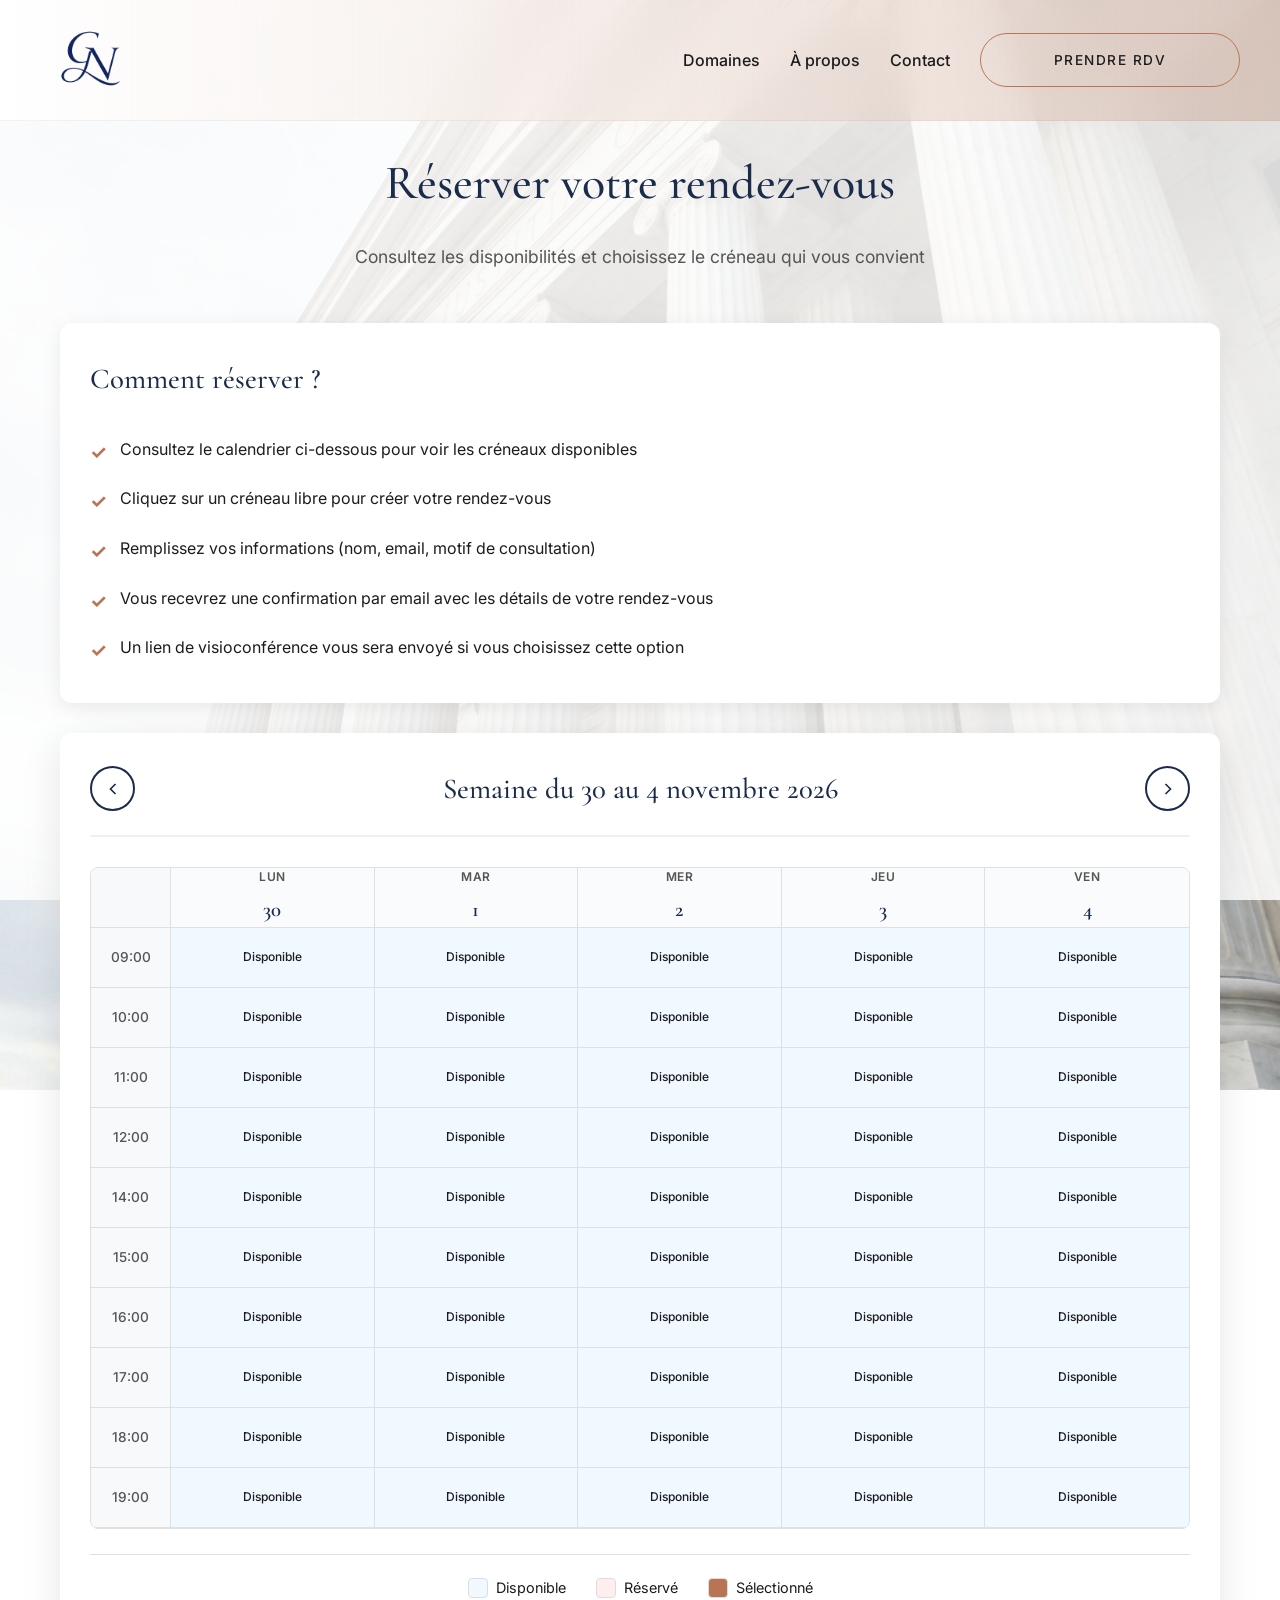
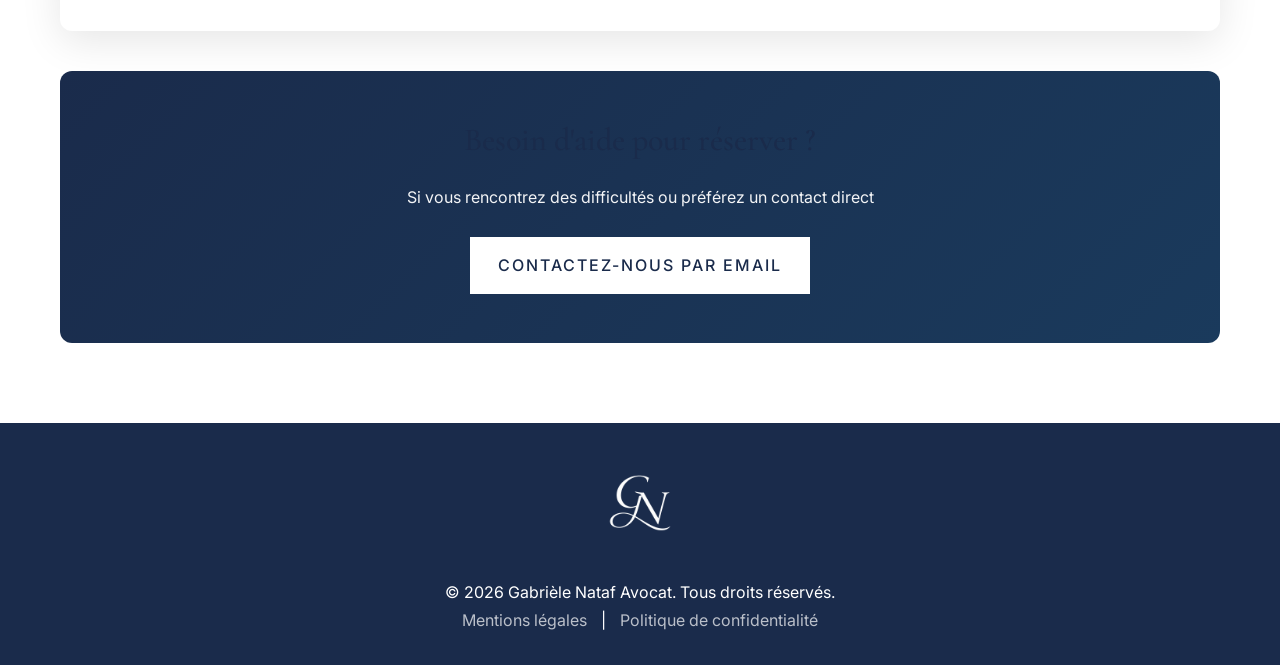
==== agenda.html @ d43478dc "Initial commit: Site web Gabriele Nataf Avocat Site statique HTML/CSS/JS pour le cabinet d'avocat Ga" ====
<!DOCTYPE html>
<html lang="fr">

<head>
    <meta charset="UTF-8">
    <meta name="viewport" content="width=device-width, initial-scale=1.0">
    <title>Réserver un rendez-vous | Gabrièle Nataf Avocat</title>
    <link rel="icon" type="image/png" href="assets/logo_gn_blue.png">
    <link rel="preconnect" href="https://fonts.googleapis.com">
    <link rel="preconnect" href="https://fonts.gstatic.com" crossorigin>
    <link
        href="https://fonts.googleapis.com/css2?family=Cormorant+Garamond:wght@300;400;500;600;700&family=Inter:wght@300;400;500;600;700&display=swap"
        rel="stylesheet">
    <link rel="stylesheet" href="style.css">
    <style>
        .booking-body {
            background: url('assets/courthouse_bg.png') no-repeat center center fixed;
            background-size: cover;
        }

        .booking-body::before {
            content: '';
            position: fixed;
            top: 0;
            left: 0;
            width: 100%;
            height: 100%;
            background: rgba(255, 255, 255, 0.92);
            z-index: -1;
        }

        .agenda-container {
            max-width: 1200px;
            margin: 0 auto;
            padding: 140px 20px 80px;
        }

        .agenda-header {
            text-align: center;
            margin-bottom: 50px;
        }

        .agenda-header h1 {
            font-family: 'Cormorant Garamond', serif;
            font-size: 3rem;
            color: var(--primary-color);
            margin-bottom: 15px;
        }

        .agenda-header p {
            font-size: 1.1rem;
            color: var(--text-muted);
        }

        .calendar-wrapper {
            background: white;
            border-radius: 12px;
            box-shadow: 0 10px 40px rgba(0, 0, 0, 0.1);
            overflow: hidden;
            margin-bottom: 40px;
            padding: 30px;
        }

        .calendar-header-nav {
            display: flex;
            align-items: center;
            justify-content: space-between;
            margin-bottom: 30px;
            padding-bottom: 20px;
            border-bottom: 2px solid #f0f0f0;
        }

        .calendar-header-nav h2 {
            font-family: 'Cormorant Garamond', serif;
            font-size: 1.8rem;
            color: var(--primary-color);
            margin: 0;
        }

        .week-nav-btn {
            background: white;
            border: 2px solid var(--primary-color);
            border-radius: 50%;
            width: 45px;
            height: 45px;
            display: flex;
            align-items: center;
            justify-content: center;
            cursor: pointer;
            transition: all 0.3s ease;
            color: var(--primary-color);
        }

        .week-nav-btn:hover {
            background: var(--primary-color);
            color: white;
            transform: scale(1.1);
        }

        .weekly-calendar {
            display: grid;
            grid-template-columns: 80px 1fr;
            gap: 0;
            border: 1px solid #e0e0e0;
            border-radius: 8px;
            overflow: hidden;
        }

        .time-column {
            background: #f8f9fa;
            border-right: 1px solid #e0e0e0;
        }

        .time-header {
            height: 60px;
            border-bottom: 1px solid #e0e0e0;
        }

        .time-slot {
            height: 60px;
            display: flex;
            align-items: center;
            justify-content: center;
            font-size: 0.85rem;
            color: var(--text-muted);
            border-bottom: 1px solid #e0e0e0;
            font-weight: 500;
        }

        .days-grid {
            display: grid;
            grid-template-columns: repeat(5, 1fr);
            gap: 0;
        }

        .day-column {
            border-right: 1px solid #e0e0e0;
        }

        .day-column:last-child {
            border-right: none;
        }

        .day-header {
            height: 60px;
            display: flex;
            flex-direction: column;
            align-items: center;
            justify-content: center;
            border-bottom: 1px solid #e0e0e0;
            background: #fafbfc;
            font-weight: 600;
        }

        .day-name {
            font-size: 0.75rem;
            color: var(--text-muted);
            text-transform: uppercase;
            letter-spacing: 0.5px;
        }

        .day-number {
            font-size: 1.3rem;
            color: var(--primary-color);
            font-family: 'Cormorant Garamond', serif;
            margin-top: 3px;
        }

        .day-header.today {
            background: var(--primary-color);
        }

        .day-header.today .day-name,
        .day-header.today .day-number {
            color: white;
        }

        .appointment-slot {
            height: 60px;
            border-bottom: 1px solid #e0e0e0;
            display: flex;
            align-items: center;
            justify-content: center;
            cursor: pointer;
            transition: all 0.2s ease;
            position: relative;
        }

        .appointment-slot.available {
            background: #f0f9ff;
        }

        .appointment-slot.available:hover {
            background: #e0f2fe;
            transform: scale(1.02);
        }

        .appointment-slot.booked {
            background: #fee;
            cursor: not-allowed;
        }

        .appointment-slot.selected {
            background: var(--accent-color);
            color: white;
        }

        .slot-label {
            font-size: 0.75rem;
            font-weight: 500;
        }

        .calendar-legend {
            display: flex;
            gap: 30px;
            justify-content: center;
            margin-top: 25px;
            padding-top: 20px;
            border-top: 1px solid #e0e0e0;
        }

        .legend-item {
            display: flex;
            align-items: center;
            gap: 8px;
            font-size: 0.9rem;
        }

        .legend-color {
            width: 20px;
            height: 20px;
            border-radius: 4px;
            border: 1px solid #ddd;
        }

        .legend-color.available {
            background: #f0f9ff;
        }

        .legend-color.booked {
            background: #fee;
        }

        .legend-color.selected {
            background: var(--accent-color);
        }

        /* Modal Styles */
        .modal {
            display: none;
            position: fixed;
            z-index: 1000;
            left: 0;
            top: 0;
            width: 100%;
            height: 100%;
            background: linear-gradient(135deg, rgba(22, 48, 85, 0.95), rgba(26, 58, 92, 0.95));
            backdrop-filter: blur(10px);
        }

        .modal.active {
            display: flex;
            align-items: center;
            justify-content: center;
            animation: fadeIn 0.3s ease;
        }

        @keyframes fadeIn {
            from {
                opacity: 0;
            }

            to {
                opacity: 1;
            }
        }

        .modal-content {
            background: white;
            border-radius: 24px;
            max-width: 650px;
            width: 92%;
            max-height: 92vh;
            overflow-y: auto;
            box-shadow: 0 25px 80px rgba(0, 0, 0, 0.4);
            animation: modalSlideIn 0.4s cubic-bezier(0.34, 1.56, 0.64, 1);
            position: relative;
        }

        @keyframes modalSlideIn {
            from {
                opacity: 0;
                transform: translateY(-60px) scale(0.95);
            }

            to {
                opacity: 1;
                transform: translateY(0) scale(1);
            }
        }

        .modal-header {
            display: flex;
            justify-content: space-between;
            align-items: center;
            padding: 35px 40px 25px;
            border-bottom: none;
            background: linear-gradient(135deg, #f8f9fa 0%, #ffffff 100%);
            border-radius: 24px 24px 0 0;
        }

        .modal-header h2 {
            font-family: 'Cormorant Garamond', serif;
            font-size: 2.2rem;
            color: var(--primary-color);
            margin: 0;
            font-weight: 600;
            letter-spacing: -0.5px;
        }

        .modal-close {
            background: rgba(22, 48, 85, 0.08);
            border: none;
            font-size: 1.8rem;
            color: var(--primary-color);
            cursor: pointer;
            transition: all 0.3s ease;
            line-height: 1;
            width: 42px;
            height: 42px;
            border-radius: 50%;
            display: flex;
            align-items: center;
            justify-content: center;
        }

        .modal-close:hover {
            background: var(--primary-color);
            color: white;
            transform: rotate(90deg);
        }

        .modal-body {
            padding: 35px 40px 40px;
        }

        .selected-time {
            background: linear-gradient(135deg, var(--primary-color) 0%, #1a3a5c 100%);
            color: white;
            padding: 20px 25px;
            border-radius: 16px;
            text-align: center;
            font-weight: 600;
            font-size: 1.1rem;
            margin-bottom: 35px;
            box-shadow: 0 8px 24px rgba(22, 48, 85, 0.25);
            position: relative;
            overflow: hidden;
        }

        .selected-time::before {
            content: '';
            position: absolute;
            top: 0;
            left: 0;
            right: 0;
            bottom: 0;
            background: linear-gradient(45deg, transparent 30%, rgba(255, 255, 255, 0.1) 50%, transparent 70%);
            animation: shimmer 3s infinite;
        }

        @keyframes shimmer {
            0% {
                transform: translateX(-100%);
            }

            100% {
                transform: translateX(100%);
            }
        }

        .form-group {
            margin-bottom: 25px;
        }

        .form-group label {
            display: block;
            margin-bottom: 10px;
            font-weight: 600;
            color: var(--primary-color);
            font-size: 0.95rem;
            letter-spacing: 0.3px;
        }

        .form-group input,
        .form-group select,
        .form-group textarea {
            width: 100%;
            padding: 14px 18px;
            border: 2px solid #e8ecef;
            border-radius: 12px;
            font-size: 1rem;
            font-family: 'Inter', sans-serif;
            transition: all 0.3s ease;
            background: #fafbfc;
        }

        .form-group input:focus,
        .form-group select:focus,
        .form-group textarea:focus {
            outline: none;
            border-color: var(--accent-color);
            background: white;
            box-shadow: 0 0 0 4px rgba(185, 116, 83, 0.1);
            transform: translateY(-2px);
        }

        .form-group textarea {
            resize: vertical;
            min-height: 100px;
        }

        .form-group select {
            cursor: pointer;
            appearance: none;
            background-image: url("data:image/svg+xml,%3Csvg xmlns='http://www.w3.org/2000/svg' width='12' height='12' viewBox='0 0 12 12'%3E%3Cpath fill='%23163055' d='M6 9L1 4h10z'/%3E%3C/svg%3E");
            background-repeat: no-repeat;
            background-position: right 18px center;
            padding-right: 45px;
        }

        .form-actions {
            display: flex;
            gap: 15px;
            justify-content: flex-end;
            margin-top: 35px;
            padding-top: 25px;
            border-top: 2px solid #f0f2f5;
        }

        .btn-secondary {
            background: #e8ecef;
            color: var(--primary-color);
            border: 2px solid transparent;
            font-weight: 600;
        }

        .btn-secondary:hover {
            background: #d8dce0;
            border-color: var(--primary-color);
        }

        .btn-primary {
            background: linear-gradient(135deg, var(--accent-color) 0%, #d4956f 100%);
            box-shadow: 0 6px 20px rgba(185, 116, 83, 0.3);
            font-weight: 600;
            position: relative;
            overflow: hidden;
        }

        .btn-primary::before {
            content: '';
            position: absolute;
            top: 0;
            left: -100%;
            width: 100%;
            height: 100%;
            background: linear-gradient(90deg, transparent, rgba(255, 255, 255, 0.3), transparent);
            transition: left 0.5s;
        }

        .btn-primary:hover::before {
            left: 100%;
        }

        .btn-primary:hover {
            box-shadow: 0 8px 28px rgba(185, 116, 83, 0.4);
            transform: translateY(-2px);
        }

        /* Success Modal */
        .success-content {
            text-align: center;
            padding: 60px 40px;
        }

        .success-icon {
            width: 90px;
            height: 90px;
            background: linear-gradient(135deg, #4ade80, #22c55e);
            border-radius: 50%;
            display: flex;
            align-items: center;
            justify-content: center;
            font-size: 3.5rem;
            color: white;
            margin: 0 auto 30px;
            animation: successPop 0.6s cubic-bezier(0.34, 1.56, 0.64, 1);
            box-shadow: 0 12px 40px rgba(34, 197, 94, 0.3);
        }

        @keyframes successPop {
            0% {
                transform: scale(0) rotate(-180deg);
            }

            50% {
                transform: scale(1.15) rotate(10deg);
            }

            100% {
                transform: scale(1) rotate(0deg);
            }
        }

        .success-content h2 {
            font-family: 'Cormorant Garamond', serif;
            color: var(--primary-color);
            margin-bottom: 20px;
            font-size: 2.2rem;
            font-weight: 600;
        }

        .success-content p {
            color: var(--text-muted);
            font-size: 1.05rem;
        }

        .success-details {
            background: linear-gradient(135deg, #f8f9fa, #ffffff);
            padding: 25px;
            border-radius: 16px;
            margin: 25px 0;
            line-height: 1.8;
            border: 2px solid #e8ecef;
        }

        .success-details strong {
            color: var(--primary-color);
            font-size: 1.1rem;
        }

        .booking-instructions {
            background: white;
            padding: 30px;
            border-radius: 12px;
            box-shadow: 0 5px 20px rgba(0, 0, 0, 0.08);
            margin-bottom: 30px;
        }

        .booking-instructions h3 {
            font-family: 'Cormorant Garamond', serif;
            font-size: 1.8rem;
            color: var(--primary-color);
            margin-bottom: 20px;
        }

        .booking-instructions ul {
            list-style: none;
            padding: 0;
        }

        .booking-instructions li {
            padding: 12px 0;
            padding-left: 30px;
            position: relative;
            color: var(--text-color);
            line-height: 1.6;
        }

        .booking-instructions li::before {
            content: "✓";
            position: absolute;
            left: 0;
            color: var(--accent-color);
            font-weight: bold;
            font-size: 1.2rem;
        }

        .alternative-contact {
            background: linear-gradient(135deg, var(--primary-color), #1a3a5c);
            color: white;
            padding: 40px;
            border-radius: 12px;
            text-align: center;
        }

        .alternative-contact h3 {
            font-family: 'Cormorant Garamond', serif;
            font-size: 2rem;
            margin-bottom: 15px;
        }

        .alternative-contact p {
            margin-bottom: 25px;
            opacity: 0.95;
        }

        .alternative-contact .btn {
            background: white;
            color: var(--primary-color);
        }

        .alternative-contact .btn:hover {
            background: var(--accent-color);
            color: white;
        }

        @media (max-width: 768px) {
            .agenda-container {
                padding-top: 100px;
            }

            .agenda-header h1 {
                font-size: 2rem;
            }

            .calendar-header-nav h2 {
                font-size: 1.2rem;
            }

            .week-nav-btn {
                width: 40px;
                height: 40px;
            }

            .weekly-calendar {
                grid-template-columns: 60px 1fr;
                font-size: 0.85rem;
            }

            .time-slot {
                font-size: 0.7rem;
                height: 50px;
            }

            .appointment-slot {
                height: 50px;
            }

            .day-header {
                height: 50px;
            }

            .day-name {
                font-size: 0.65rem;
            }

            .day-number {
                font-size: 1.1rem;
            }

            .slot-label {
                font-size: 0.65rem;
            }

            .calendar-legend {
                flex-direction: column;
                gap: 10px;
                align-items: center;
            }
        }
    </style>
</head>

<body class="booking-body">
    <header>
        <nav>
            <div class="logo">
                <a href="index.html">
                    <img src="assets/logo_gn_blue.png" alt="Cabinet Gabrièle Nataf" class="logo-large">
                </a>
            </div>

            <div class="nav-right">
                <a href="rdv.html" class="btn btn-appointment mobile-rdv-btn">RDV</a>

                <button class="hamburger" id="hamburger-menu">
                    <span></span>
                    <span></span>
                    <span></span>
                </button>

                <ul class="nav-links">
                    <li><a href="index.html#domaines">Domaines</a></li>
                    <li><a href="index.html#a-propos">À propos</a></li>
                    <li><a href="index.html#contact">Contact</a></li>
                    <li class="nav-appointment-desktop"><a href="rdv.html" class="btn btn-appointment">Prendre RDV</a>
                    </li>
                </ul>
            </div>
        </nav>
    </header>

    <main class="agenda-container">
        <div class="agenda-header reveal">
            <h1>Réserver votre rendez-vous</h1>
            <p>Consultez les disponibilités et choisissez le créneau qui vous convient</p>
        </div>

        <div class="booking-instructions reveal">
            <h3>Comment réserver ?</h3>
            <ul>
                <li>Consultez le calendrier ci-dessous pour voir les créneaux disponibles</li>
                <li>Cliquez sur un créneau libre pour créer votre rendez-vous</li>
                <li>Remplissez vos informations (nom, email, motif de consultation)</li>
                <li>Vous recevrez une confirmation par email avec les détails de votre rendez-vous</li>
                <li>Un lien de visioconférence vous sera envoyé si vous choisissez cette option</li>
            </ul>
        </div>

        <div class="calendar-wrapper reveal">
            <!-- Calendar Header with Navigation -->
            <div class="calendar-header-nav">
                <button class="week-nav-btn" id="prevWeek">
                    <svg width="20" height="20" viewBox="0 0 24 24" fill="none" stroke="currentColor" stroke-width="2">
                        <polyline points="15 18 9 12 15 6"></polyline>
                    </svg>
                </button>
                <h2 id="currentWeekDisplay">Semaine du 10 au 16 février 2026</h2>
                <button class="week-nav-btn" id="nextWeek">
                    <svg width="20" height="20" viewBox="0 0 24 24" fill="none" stroke="currentColor" stroke-width="2">
                        <polyline points="9 18 15 12 9 6"></polyline>
                    </svg>
                </button>
            </div>

            <!-- Weekly Calendar Grid -->
            <div class="weekly-calendar">
                <!-- Time Column -->
                <div class="time-column">
                    <div class="time-header"></div>
                    <div class="time-slot">09:00</div>
                    <div class="time-slot">10:00</div>
                    <div class="time-slot">11:00</div>
                    <div class="time-slot">12:00</div>
                    <div class="time-slot">14:00</div>
                    <div class="time-slot">15:00</div>
                    <div class="time-slot">16:00</div>
                    <div class="time-slot">17:00</div>
                    <div class="time-slot">18:00</div>
                    <div class="time-slot">19:00</div>
                </div>

                <!-- Days Columns -->
                <div class="days-grid" id="daysGrid">
                    <!-- Will be populated by JavaScript -->
                </div>
            </div>

            <!-- Legend -->
            <div class="calendar-legend">
                <div class="legend-item">
                    <span class="legend-color available"></span>
                    <span>Disponible</span>
                </div>
                <div class="legend-item">
                    <span class="legend-color booked"></span>
                    <span>Réservé</span>
                </div>
                <div class="legend-item">
                    <span class="legend-color selected"></span>
                    <span>Sélectionné</span>
                </div>
            </div>
        </div>

        <div class="alternative-contact reveal">
            <h3>Besoin d'aide pour réserver ?</h3>
            <p>Si vous rencontrez des difficultés ou préférez un contact direct</p>
            <a href="mailto:contact@natafavocat.com" class="btn">Contactez-nous par email</a>
        </div>
    </main>

    <footer class="text-center">
        <div class="container">
            <div class="footer-logo">
                <img src="assets/logo_gn_white.png" alt="Cabinet Gabrièle Nataf"
                    style="height: 100px; margin: 0 auto 20px auto; display: block;">
            </div>
            <p>&copy; 2026 Gabrièle Nataf Avocat. Tous droits réservés.</p>
            <div class="footer-links">
                <a href="#">Mentions légales</a> | <a href="#">Politique de confidentialité</a>
            </div>
        </div>
    </footer>

    <!-- Booking Modal -->
    <div id="bookingModal" class="modal">
        <div class="modal-content">
            <div class="modal-header">
                <h2>Réserver votre rendez-vous</h2>
                <button class="modal-close" id="closeModal">&times;</button>
            </div>
            <div class="modal-body">
                <p class="selected-time" id="selectedTimeDisplay"></p>
                <form id="bookingForm">
                    <div class="form-group">
                        <label for="clientName">Nom complet *</label>
                        <input type="text" id="clientName" name="name" required placeholder="Votre nom et prénom">
                    </div>
                    <div class="form-group">
                        <label for="clientEmail">Email *</label>
                        <input type="email" id="clientEmail" name="email" required placeholder="votre@email.com">
                    </div>
                    <div class="form-group">
                        <label for="clientPhone">Téléphone *</label>
                        <input type="tel" id="clientPhone" name="phone" required placeholder="06 12 34 56 78">
                    </div>
                    <div class="form-group">
                        <label for="consultationType">Type de consultation *</label>
                        <select id="consultationType" name="type" required>
                            <option value="">Choisissez...</option>
                            <option value="cabinet">Au cabinet (5 rue du Renard, Paris)</option>
                            <option value="visio">Visioconférence</option>
                            <option value="phone">Par téléphone</option>
                        </select>
                    </div>
                    <div class="form-group">
                        <label for="consultationSubject">Objet de la consultation *</label>
                        <textarea id="consultationSubject" name="subject" required rows="3"
                            placeholder="Décrivez brièvement le motif de votre consultation..."></textarea>
                    </div>
                    <div class="form-actions">
                        <button type="button" class="btn btn-secondary" id="cancelBooking">Annuler</button>
                        <button type="submit" class="btn btn-primary">Confirmer le rendez-vous</button>
                    </div>
                </form>
            </div>
        </div>
    </div>

    <!-- Success Modal -->
    <div id="successModal" class="modal">
        <div class="modal-content success-content">
            <div class="success-icon">✓</div>
            <h2>Rendez-vous confirmé !</h2>
            <p>Votre rendez-vous a été enregistré avec succès.</p>
            <p class="success-details" id="successDetails"></p>
            <button class="btn btn-primary" id="closeSuccess">Fermer</button>
        </div>
    </div>

    <script src="script.js"></script>
    <script src="agenda.js"></script>
</body>

</html>
---- style.css ----
:root {
    --primary-color: #1a2b4b;
    --primary-dark: #0c1b33;
    --text-color: #1c1c1c;
    --text-muted: #555555;
    --bg-light: #faf9f6;
    --accent-color: #B97453;
    /* Terra accent */
    /* Softer minimalist beige-grey */
    --bg-white: #ffffff;
    --border-color: #eeeeee;
    --shadow-soft: 0 5px 15px rgba(0, 0, 0, 0.02), 0 15px 35px rgba(185, 116, 83, 0.05);
    /* Terra tinted soft shadow */
    --shadow-medium: 0 10px 25px rgba(185, 116, 83, 0.08), 0 20px 48px rgba(0, 0, 0, 0.05);
    --shadow-hard: 0 15px 35px rgba(185, 116, 83, 0.12), 0 30px 60px rgba(0, 0, 0, 0.1);
    --terra-glow: inset 0 0 20px rgba(185, 116, 83, 0.03);
    --container-width: 1150px;
    /* Increased to accommodate widened buttons and the card side-by-side */
}

* {
    box-sizing: border-box;
    margin: 0;
    padding: 0;
}

body {
    font-family: 'Inter', sans-serif;
    color: var(--text-color);
    line-height: 1.8;
    /* Increased for readability */
    background-color: var(--bg-white);
    scroll-behavior: smooth;
    -webkit-font-smoothing: antialiased;
}

h1,
h2,
h3,
.card-name,
.display-serif {
    font-family: 'Cormorant Garamond', serif;
    /* More classy serif */
    color: var(--primary-color);
    font-weight: 500;
    /* Garamond looks better at 500-600 */
}

.container {
    max-width: var(--container-width);
    margin: 0 auto;
    padding: 0 20px;
}

.text-center {
    text-align: center;
}

.mb-5 {
    margin-bottom: 3rem;
}

.mt-3 {
    margin-top: 1rem;
}

.py-5 {
    padding: 3rem 0;
}

.p-4 {
    padding: 2rem;
}

.w-full {
    width: 100%;
}

/* Buttons */
.btn {
    display: inline-block;
    padding: 14px 28px;
    border-radius: 0;
    /* Sharp, high-fashion look */
    text-decoration: none;
    font-weight: 500;
    letter-spacing: 2px;
    text-transform: uppercase;
    position: relative;
    overflow: hidden;
    transition: all 0.5s var(--ease-premium);
}

.btn-primary {
    background-color: var(--primary-color);
    color: white;
    border: 1px solid var(--primary-color);
}

.btn-primary:hover {
    background-color: var(--accent-color);
    border-color: var(--accent-color);
}

/* Soft & Pill-shaped Button for Appointments */
/* Unified Pill Buttons */
.btn-appointment,
.btn-outline {
    display: inline-flex !important;
    align-items: center;
    justify-content: center;
    padding: 14px 45px !important;
    /* Plus large comme demandé */
    border-radius: 50px !important;
    /* Format ovale (Pill) garanti */
    font-size: 0.85rem !important;
    font-weight: 500;
    letter-spacing: 1.5px;
    text-transform: uppercase;
    text-decoration: none;
    white-space: nowrap !important;
    /* Pas de retour à la ligne */
    transition: all 0.4s ease;
    min-width: 260px;
    /* Force une largeur cohérente et généreuse */
}

.btn-appointment {
    background-color: transparent;
    color: var(--primary-color);
    border: 1px solid var(--accent-color);
}

.btn-outline {
    background-color: transparent;
    border: 1px solid var(--accent-color);
    /* Changé var(--border-color) par accent pour la cohérence */
    color: var(--primary-color);
}

.btn-appointment:hover,
.btn-outline:hover {
    color: white !important;
    background-color: var(--accent-color) !important;
    box-shadow: 0 4px 15px rgba(185, 116, 83, 0.25);
    transform: translateY(-3px);
}


/* Header */
header {
    background: linear-gradient(90deg, rgba(255, 255, 255, 0.98) 0%, rgba(185, 116, 83, 0.25) 100%);
    backdrop-filter: blur(15px);
    padding: 10px 0;
    position: fixed;
    top: 0;
    width: 100%;
    z-index: 1000;
    border-bottom: 1px solid rgba(185, 116, 83, 0.1);
}

nav {
    display: flex;
    justify-content: space-between;
    align-items: center;
    padding: 0 40px;
}

.logo-large {
    height: 100px;
    width: auto;
    display: block;
    transition: transform 0.6s var(--ease-premium), filter 0.6s ease;
}

.logo-large:hover {
    transform: scale(1.1) translateY(-5px);
    filter: drop-shadow(0 0 15px rgba(185, 116, 83, 0.4));
}

.nav-right {
    display: flex;
    align-items: center;
    gap: 30px;
}

.hamburger {
    display: none;
    flex-direction: column;
    justify-content: space-around;
    width: 28px;
    height: 20px;
    background: transparent;
    border: none;
    cursor: pointer;
    padding: 0;
    z-index: 1001;
}

.hamburger span {
    width: 28px;
    height: 2.5px;
    background: var(--primary-color);
    border-radius: 10px;
    transition: all 0.3s linear;
    transform-origin: 1px;
}

a.mobile-rdv-btn {
    display: none !important;
}

@media (min-width: 769px) {
    .mobile-rdv-btn {
        display: none !important;
        visibility: hidden !important;
        opacity: 0 !important;
        pointer-events: none !important;
        position: absolute !important;
        width: 0 !important;
        height: 0 !important;
        overflow: hidden !important;
    }
}

.nav-links {
    display: flex;
    list-style: none;
    align-items: center;
    gap: 30px;
}

.nav-appointment-desktop {
    display: block;
}

.nav-links a {
    text-decoration: none;
    color: var(--text-color);
    font-weight: 500;
}

.nav-links a:not(.btn):hover {
    color: var(--accent-color);
}

.nav-links li a.active {
    color: var(--accent-color);
    border-bottom: 1px solid var(--accent-color);
}

/* Hero */
.hero {
    display: flex;
    justify-content: space-between;
    align-items: center;
    padding: 180px 20px 100px;
    gap: 60px;
    position: relative;
    /* Suppression de overflow: hidden pour permettre au cadre d'info de s'afficher entièrement */
}

.hero-container {
    max-width: var(--container-width);
    margin: 0 auto;
    display: flex;
    justify-content: space-between;
    align-items: center;
    position: relative;
    padding: 60px 0;
    background: transparent;
    /* Ensure no background here */
}

.hero-watermark {
    position: absolute;
    top: 50%;
    left: 45%;
    transform: translate(-50%, -50%);
    width: 900px;
    /* Taille multipliée par 3 pour un effet de fond plus présent */
    height: auto;
    opacity: 0.08;
    pointer-events: none;
    z-index: -1;
    mix-blend-mode: multiply;
    /* Nettoyage du fond : force les pixels gris clair en blanc pur pour les rendre invisibles */
    filter: brightness(1.2) contrast(150%) grayscale(1);
}



.hero-content {
    flex: 1;
}

.subtitle {
    font-size: 0.8rem;
    letter-spacing: 2px;
    text-transform: uppercase;
    color: var(--text-muted);
    margin-bottom: 15px;
}

.hero h1 {
    font-size: 4.5rem;
    line-height: 1;
    margin-bottom: 30px;
    letter-spacing: -1px;
}

.hero-description {
    font-size: 1.1rem;
    color: var(--text-muted);
    margin-bottom: 35px;
    max-width: 500px;
}

.hero-actions {
    display: flex;
    gap: 15px;
}

/* Hero Professional Card */
.hero-card {
    flex: 0 0 420px;
    background: rgba(250, 249, 246, 0.8);
    backdrop-filter: blur(10px);
    padding: 60px 40px;
    text-align: center;
    border-radius: 0;
    box-shadow: var(--shadow-medium), inset 0 0 40px rgba(185, 116, 83, 0.05);
    border: 1px solid rgba(185, 116, 83, 0.15);
}

.card-cabinet {
    letter-spacing: 4px;
    font-size: 0.7rem;
    margin-bottom: 10px;
}

.card-name {
    font-size: 2.2rem;
    margin-bottom: 5px;
}

.card-title {
    letter-spacing: 5px;
    font-size: 0.7rem;
    color: var(--text-muted);
}

.card-divider {
    height: 1px;
    background: #eee;
    margin: 30px 0;
}

.card-info {
    display: grid;
    grid-template-columns: 1fr 1fr;
    gap: 15px;
    text-align: left;
}

.info-item span {
    font-size: 0.85rem;
    color: var(--text-muted);
}

.phone {
    font-weight: 600;
    color: var(--primary-color) !important;
}

/* Section Common */
section {
    padding: 60px 0;
    /* Clean, compact spacing */
}

.section-bg {
    background: linear-gradient(180deg, var(--bg-light) 0%, #fefefd 30%, var(--bg-light) 100%);
    position: relative;
    border-top: 1px solid rgba(185, 116, 83, 0.08);
    border-bottom: 1px solid rgba(185, 116, 83, 0.08);
    box-shadow: inset 0 50px 50px -50px rgba(185, 116, 83, 0.05), inset 0 -50px 50px -50px rgba(185, 116, 83, 0.05);
}

.section-bg::before {
    content: '';
    position: absolute;
    top: 0;
    left: 0;
    width: 100%;
    height: 100%;
    background-image: radial-gradient(var(--accent-color) 0.3px, transparent 0.3px);
    background-size: 60px 60px;
    /* Larger, more subtle dots */
    opacity: 0.02;
    /* Even more subtle */
    pointer-events: none;
}

.section-divider {
    height: 1px;
    width: 60px;
    background: var(--accent-color);
    margin: 0 auto;
    opacity: 0.15;
}

h2 {
    font-size: 3rem;
    margin-bottom: 30px;
}

.section-subtitle {
    margin-bottom: 50px;
    color: var(--text-muted);
    max-width: 600px;
    margin-left: auto;
    margin-right: auto;
}

/* Grid */
.grid {
    display: grid;
    gap: 30px;
}

.grid-2 {
    grid-template-columns: 1fr 1fr;
}

.grid-3 {
    grid-template-columns: 1fr 1fr 1fr;
}

.grid-4 {
    grid-template-columns: repeat(4, 1fr);
}

.items-center {
    align-items: center;
}

/* Service Cards */
.card {
    background: var(--bg-light);
    padding: 60px 40px;
    border-radius: 0;
    /* Minimalist look */
    text-align: left;
    transition: all 0.5s var(--ease-premium);
    border: 1px solid rgba(0, 0, 0, 0.03);
    box-shadow: var(--shadow-soft);
    position: relative;
    overflow: hidden;
}

.card::after {
    content: '';
    position: absolute;
    top: 0;
    left: 0;
    width: 100%;
    height: 100%;
    background: linear-gradient(135deg, rgba(185, 116, 83, 0.05) 0%, transparent 50%);
    opacity: 0;
    transition: opacity 0.5s var(--ease-premium);
    pointer-events: none;
}

.card:hover::after {
    opacity: 1;
}

.card:hover {
    background: white;
    box-shadow: var(--shadow-hard);
    transform: translateY(-10px) scale(1.01);
    border-color: rgba(185, 116, 83, 0.1);
}

/* Service Card Refinement: No boxes, Illustration centric */
.card-illustration {
    background: white !important;
    box-shadow: var(--shadow-soft), var(--terra-glow) !important;
    border: 1px solid rgba(185, 116, 83, 0.1) !important;
    text-align: center !important;
    padding: 40px 30px !important;
    border-radius: 4px;
    transition: all 0.6s var(--ease-premium);
}

.card-illustration:hover {
    transform: translateY(-8px);
}

.illustration-box {
    width: 80px;
    height: 80px;
    margin: 0 auto 30px;
    color: var(--accent-color);
    transition: transform 0.6s var(--ease-premium);
}

.card-illustration:hover .illustration-box {
    transform: scale(1.1) rotate(5deg);
}

.card-illustration h3 {
    font-size: 1.6rem;
    margin-bottom: 20px;
    position: relative;
    padding-bottom: 15px;
}

.card-illustration h3::after {
    content: '';
    position: absolute;
    bottom: 0;
    left: 50%;
    transform: translateX(-50%);
    width: 30px;
    height: 1px;
    background: var(--accent-color);
    opacity: 0.3;
}

.card-illustration p {
    font-size: 0.9rem;
    line-height: 1.6;
    max-width: 280px;
    margin: 0 auto;
}

.card h3 {
    margin-bottom: 15px;
    font-size: 1.5rem;
}

.card p {
    color: var(--text-muted);
    font-size: 0.95rem;
}

/* About */
.about-image img {
    max-width: 100%;
    height: auto;
}

.rounded {
    border-radius: var(--border-radius);
}

.shadow {
    box-shadow: var(--shadow);
}

.about-content h2 {
    margin-bottom: 25px;
}

.about-content p {
    margin-bottom: 20px;
    text-align: justify;
}

.bold {
    font-weight: 600;
    color: var(--primary-color);
}

/* Contact */
.info-group {
    display: flex;
    gap: 40px;
    margin-top: 30px;
    margin-bottom: 40px;
}

.info-block strong {
    display: block;
    font-size: 1.1rem;
    margin-bottom: 10px;
}

.map-container,
.calendar-container {
    height: 350px;
    overflow: hidden;
}

.map-placeholder,
.calendar-placeholder {
    height: 100%;
    background: #eef1f5;
    display: flex;
    flex-direction: column;
    justify-content: center;
    align-items: center;
    color: #888;
}

/* Form Styles */
.form-group {
    margin-bottom: 20px;
}

.form-group label {
    display: block;
    margin-bottom: 8px;
    font-weight: 500;
}

.form-group input,
.form-group textarea {
    width: 100%;
    padding: 12px 15px;
    border: 1px solid var(--border-color);
    border-radius: 4px;
    font-family: inherit;
    font-size: 1rem;
}

.form-group input:focus,
.form-group textarea:focus {
    outline: none;
    border-color: var(--accent-color);
    box-shadow: 0 0 0 3px rgba(185, 116, 83, 0.1);
}

/* Booking Page Specifics */
body.booking-body {
    background: url('assets/courthouse_bg.png') no-repeat center center fixed;
    background-size: cover;
    position: relative;
}

body.booking-body::before {
    content: '';
    position: fixed;
    top: 0;
    left: 0;
    width: 100%;
    height: 100%;
    background: rgba(255, 255, 255, 0.85);
    /* Strong white overlay for readability */
    z-index: -1;
}

/* Background Section Style (Staircase) */
.section-with-bg {
    background: url('assets/courthouse_stairs.png') no-repeat center center fixed;
    background-size: cover;
    position: relative;
    padding: 80px 0;
}

.section-with-bg::before {
    content: '';
    position: absolute;
    top: 0;
    left: 0;
    width: 100%;
    height: 100%;
    background: rgba(255, 255, 255, 0.90);
    z-index: 0;
}

.section-with-bg>.container {
    position: relative;
    z-index: 1;
}

.booking-page-main {
    padding-top: 140px;
    /* Significant space for fixed header */
    padding-bottom: 100px;
}

.bg-gray {
    background-color: #f4f7fa;
}

.hidden {
    display: none;
}

.display-serif {
    font-size: 3rem;
    margin-bottom: 0.5rem;
}

/* RDV Page 2-Column Layout */
.booking-grid {
    display: grid;
    grid-template-columns: 320px 1fr;
    gap: 30px;
    align-items: start;
    margin-top: 40px;
}

.booking-sidebar {
    display: flex;
    flex-direction: column;
    gap: 20px;
}

.booking-info-mini-card {
    background: white;
    padding: 24px;
    border: 1px solid #eef2f6;
    display: flex;
    gap: 20px;
    align-items: flex-start;
    transition: transform 0.3s var(--ease-premium);
}

.booking-info-mini-card:hover {
    transform: translateX(5px);
    border-color: var(--primary-color);
}

.mini-icon-circle {
    background: rgba(185, 116, 83, 0.05);
    color: var(--accent-color);
    width: 44px;
    height: 44px;
    border-radius: 50%;
    display: flex;
    align-items: center;
    justify-content: center;
    font-size: 1.1rem;
    flex-shrink: 0;
}

.mini-info-text h3 {
    font-size: 1.1rem;
    margin-bottom: 5px;
    font-family: 'Cormorant Garamond', serif;
}

.mini-info-text p {
    font-size: 0.85rem;
    color: var(--text-muted);
    line-height: 1.4;
}

.mini-phone-bold {
    font-weight: 700;
    color: var(--primary-color);
    margin-top: 8px;
    font-size: 1rem !important;
}

/* Main Booking Area */
.booking-main-content {
    background: white;
    border: 1px solid #eef2f6;
    padding: 0;
    overflow: hidden;
}

.booking-header-title {
    padding: 30px 40px;
    border-bottom: 1px solid #f0f3f6;
    display: flex;
    align-items: center;
    gap: 15px;
}

.booking-header-title h2 {
    font-size: 3rem;
    margin-bottom: 0;
}

.calendar-section {
    padding: 40px;
    background: #fafbfc;
    border-bottom: 1px solid #f0f3f6;
    text-align: center;
}

.calendar-inner {
    max-width: 500px;
    margin: 0 auto;
    padding: 40px 0;
}

.calendar-icon-large {
    font-size: 4rem;
    color: #cbd5e0;
    margin-bottom: 20px;
}

.calendar-inner h3 {
    font-size: 1.5rem;
    margin-bottom: 15px;
}

.calendar-inner p {
    color: var(--text-muted);
    font-size: 0.95rem;
    margin-bottom: 30px;
    line-height: 1.6;
}

.prep-box-bottom {
    padding: 30px 40px;
    background: #fbfbf9;
}

.prep-box-bottom h4 {
    font-family: 'Cormorant Garamond', serif;
    font-size: 1.3rem;
    margin-bottom: 20px;
    color: var(--primary-color);
}

.prep-list-minimal {
    list-style: none;
}

.prep-list-minimal li {
    position: relative;
    padding-left: 20px;
    margin-bottom: 10px;
    font-size: 0.9rem;
    color: var(--text-muted);
}

.prep-list-minimal li::before {
    content: "•";
    position: absolute;
    left: 0;
    color: var(--primary-color);
    font-weight: bold;
}

/* Scroll Animations */
.reveal {
    opacity: 0;
    transform: translateY(30px) scale(0.98);
    transition: transform 1.4s cubic-bezier(0.16, 1, 0.3, 1), opacity 1.4s cubic-bezier(0.16, 1, 0.3, 1);
}

.reveal.revealed {
    opacity: 1;
    transform: translateY(0) scale(1);
}

.reveal-delay-1 {
    transition-delay: 0.2s;
}

.reveal-delay-2 {
    transition-delay: 0.4s;
}

.reveal-delay-3 {
    transition-delay: 0.6s;
}

/* About Section Refinement */
#a-propos {
    padding-top: 60px;
    padding-bottom: 80px;
}

.image-frame {
    position: relative;
    display: inline-block;
    z-index: 1;
}

.image-frame::after {
    content: '';
    position: absolute;
    top: 20px;
    right: 20px;
    /* Positioned relative to image, not pushing into next column */
    width: 100%;
    height: 100%;
    border: 1px solid var(--accent-color);
    z-index: -1;
    transition: all 0.6s var(--ease-premium);
}

.image-frame img {
    transition: all 1s var(--ease-premium);
    display: block;
    filter: grayscale(10%) contrast(1.05);
}

.image-frame:hover img {
    transform: scale(1.05) translate(-10px, -10px);
    box-shadow: var(--shadow-hard);
    filter: grayscale(0%) contrast(1.1);
}

.image-frame:hover::after {
    transform: translate(25px, 25px);
    opacity: 0.8;
    background-color: rgba(185, 116, 83, 0.05);
    /* Soft background glow */
}

/* Override previous about-image styles that cause overlap */
.about-image {
    position: relative;
    max-width: 90%;
}

.about-content {
    padding-left: 40px;
}

/* Base Ease */
:root {
    --ease-premium: cubic-bezier(0.16, 1, 0.3, 1);
}

/* Map & Calendar integrated look */
.map-placeholder iframe,
.calendar-placeholder iframe {
    width: 100%;
    height: 100%;
    border: none;
}

/* Footer Improvements */
footer {
    background: var(--primary-color);
    color: white;
    padding: 30px 0;
}

.footer-logo {
    margin-bottom: 25px;
}

.footer-logo img {
    transition: transform 0.6s cubic-bezier(0.16, 1, 0.3, 1), filter 0.6s ease;
    cursor: pointer;
}

.footer-logo img:hover {
    transform: scale(1.1) translateY(-5px);
    filter: drop-shadow(0 0 15px rgba(255, 255, 255, 0.6));
}

.footer-links a {
    color: rgba(255, 255, 255, 0.7);
    text-decoration: none;
    transition: color 0.3s;
}

.footer-links a:hover {
    color: var(--accent-color);
}

footer a {
    color: rgba(255, 255, 255, 0.7);
    text-decoration: none;
    margin: 0 10px;
}

footer a:hover {
    color: white;
}

/* Responsive */
@media (max-width: 992px) {
    .booking-grid {
        grid-template-columns: 1fr;
    }

    .hero {
        flex-direction: column;
        text-align: center;
        padding: 140px 20px 60px;
    }

    .hero h1 {
        font-size: 2.5rem;
    }

    .hero-card {
        flex: 0 0 auto;
        width: 100%;
        max-width: 400px;
        margin: 0 auto;
    }

    .grid-3,
    .grid-4 {
        grid-template-columns: 1fr 1fr;
    }

    .hero-actions {
        justify-content: center;
    }

    .logo img {
        height: 70px;
    }
}

@media (max-width: 768px) {

    .grid-2,
    .grid-3,
    .grid-4 {
        grid-template-columns: 1fr;
    }

    /* Mobile Header Overhaul */
    header {
        padding: 5px 0;
    }

    nav {
        flex-direction: row !important;
        justify-content: space-between !important;
        padding: 0 20px !important;
        height: 60px;
    }

    .logo-large {
        height: 50px !important;
        margin-bottom: 0 !important;
    }

    .nav-right {
        display: flex;
        align-items: center;
        gap: 10px;
    }

    .mobile-rdv-btn {
        display: flex !important;
        padding: 6px 14px !important;
        font-size: 0.75rem !important;
        min-width: unset !important;
        border-radius: 30px !important;
        margin: 0 !important;
        font-weight: 600;
        letter-spacing: 0.5px;
    }

    .hamburger {
        display: flex !important;
        width: 28px;
        height: 20px;
        position: relative;
        flex-direction: column;
        justify-content: space-between;
    }

    .hamburger span {
        display: block;
        width: 100%;
        height: 2.5px;
        background: var(--primary-color);
        border-radius: 10px;
        transition: all 0.3s cubic-bezier(0.645, 0.045, 0.355, 1);
        position: absolute;
    }

    .hamburger span:nth-child(1) {
        top: 0;
    }

    .hamburger span:nth-child(2) {
        top: 50%;
        transform: translateY(-50%);
    }

    .hamburger span:nth-child(3) {
        bottom: 0;
    }

    .hamburger.active span:nth-child(1) {
        top: 50%;
        transform: translateY(-50%) rotate(45deg);
    }

    .hamburger.active span:nth-child(2) {
        opacity: 0;
        transform: translateX(10px);
    }

    .hamburger.active span:nth-child(3) {
        top: 50%;
        /* Adjusted for symmetry */
        transform: translateY(-50%) rotate(-45deg);
    }

    .nav-links {
        position: fixed;
        right: -100%;
        top: 0;
        height: 100vh;
        width: 100%;
        background: rgba(255, 255, 255, 0.98);
        flex-direction: column !important;
        justify-content: center !important;
        align-items: center !important;
        transition: 0.4s cubic-bezier(0.4, 0, 0.2, 1);
        z-index: 1000;
        gap: 30px !important;
        padding: 0 !important;
        margin: 0 !important;
        backdrop-filter: blur(10px);
    }

    .nav-links.active {
        right: 0;
    }

    .nav-links li {
        width: auto !important;
    }

    .nav-links a {
        font-size: 1.4rem !important;
        font-weight: 500;
    }

    .nav-appointment-desktop {
        display: none !important;
    }

    /* Mobile Hero */
    .hero {
        padding-top: 40px;
        padding-bottom: 60px;
        overflow: hidden;
        /* Prevent overflow */
    }

    .hero-watermark {
        opacity: 0.05;
        width: 100%;
        /* Resize watermark */
        left: 50%;
        transform: translate(-50%, -50%);
    }

    .hero h1 {
        font-size: 2.2rem;
        /* Slightly larger for impact but wrapped */
    }

    .hero-actions {
        flex-direction: column;
        width: 100%;
        gap: 15px;
    }

    .hero-actions .btn {
        width: 100%;
        min-width: 0 !important;
        padding: 14px 20px !important;
    }

    .info-group {
        flex-direction: column;
        gap: 20px;
    }

    .booking-header h2 {
        font-size: 1.4rem;
    }

    .booking-info-card {
        padding: 15px;
    }

    .card-info {
        grid-template-columns: 1fr;
        /* Stack info items */
        text-align: center;
    }
}

/* Dropdown Menu Styles */
.dropdown-container {
    margin-top: 20px;
    border-top: 1px solid rgba(185, 116, 83, 0.1);
    padding-top: 15px;
}

.dropdown-toggle {
    background: none;
    border: none;
    color: var(--accent-color);
    font-family: inherit;
    font-size: 0.9rem;
    font-weight: 500;
    cursor: pointer;
    display: flex;
    align-items: center;
    justify-content: center;
    width: 100%;
    margin: 0 auto;
    padding: 8px 15px;
    transition: all 0.3s ease;
    border-radius: 20px;
}

.dropdown-toggle:hover {
    background-color: rgba(185, 116, 83, 0.05);
}

.dropdown-toggle .chevron {
    margin-left: 8px;
    transition: transform 0.3s ease;
}

.dropdown-toggle.active .chevron {
    transform: rotate(180deg);
}

.dropdown-content {
    max-height: 0;
    overflow: hidden;
    transition: max-height 0.5s ease-out;
    text-align: left;
    opacity: 0;
}

.dropdown-content.show {
    max-height: 500px;
    /* Approximate max height */
    opacity: 1;
    margin-top: 15px;
    transition: max-height 0.5s ease-in, opacity 0.3s ease-in;
}

.dropdown-content h4 {
    font-size: 0.95rem;
    color: var(--primary-color);
    margin-bottom: 10px;
    font-weight: 600;
}

.dropdown-list {
    list-style: none;
    padding: 0;
    margin: 0;
}

.dropdown-list li {
    font-size: 0.85rem;
    color: var(--text-muted);
    padding: 4px 0;
    position: relative;
    padding-left: 15px;
}

.dropdown-list li::before {
    content: "•";
    color: var(--accent-color);
    position: absolute;
    left: 0;
    font-weight: bold;
}
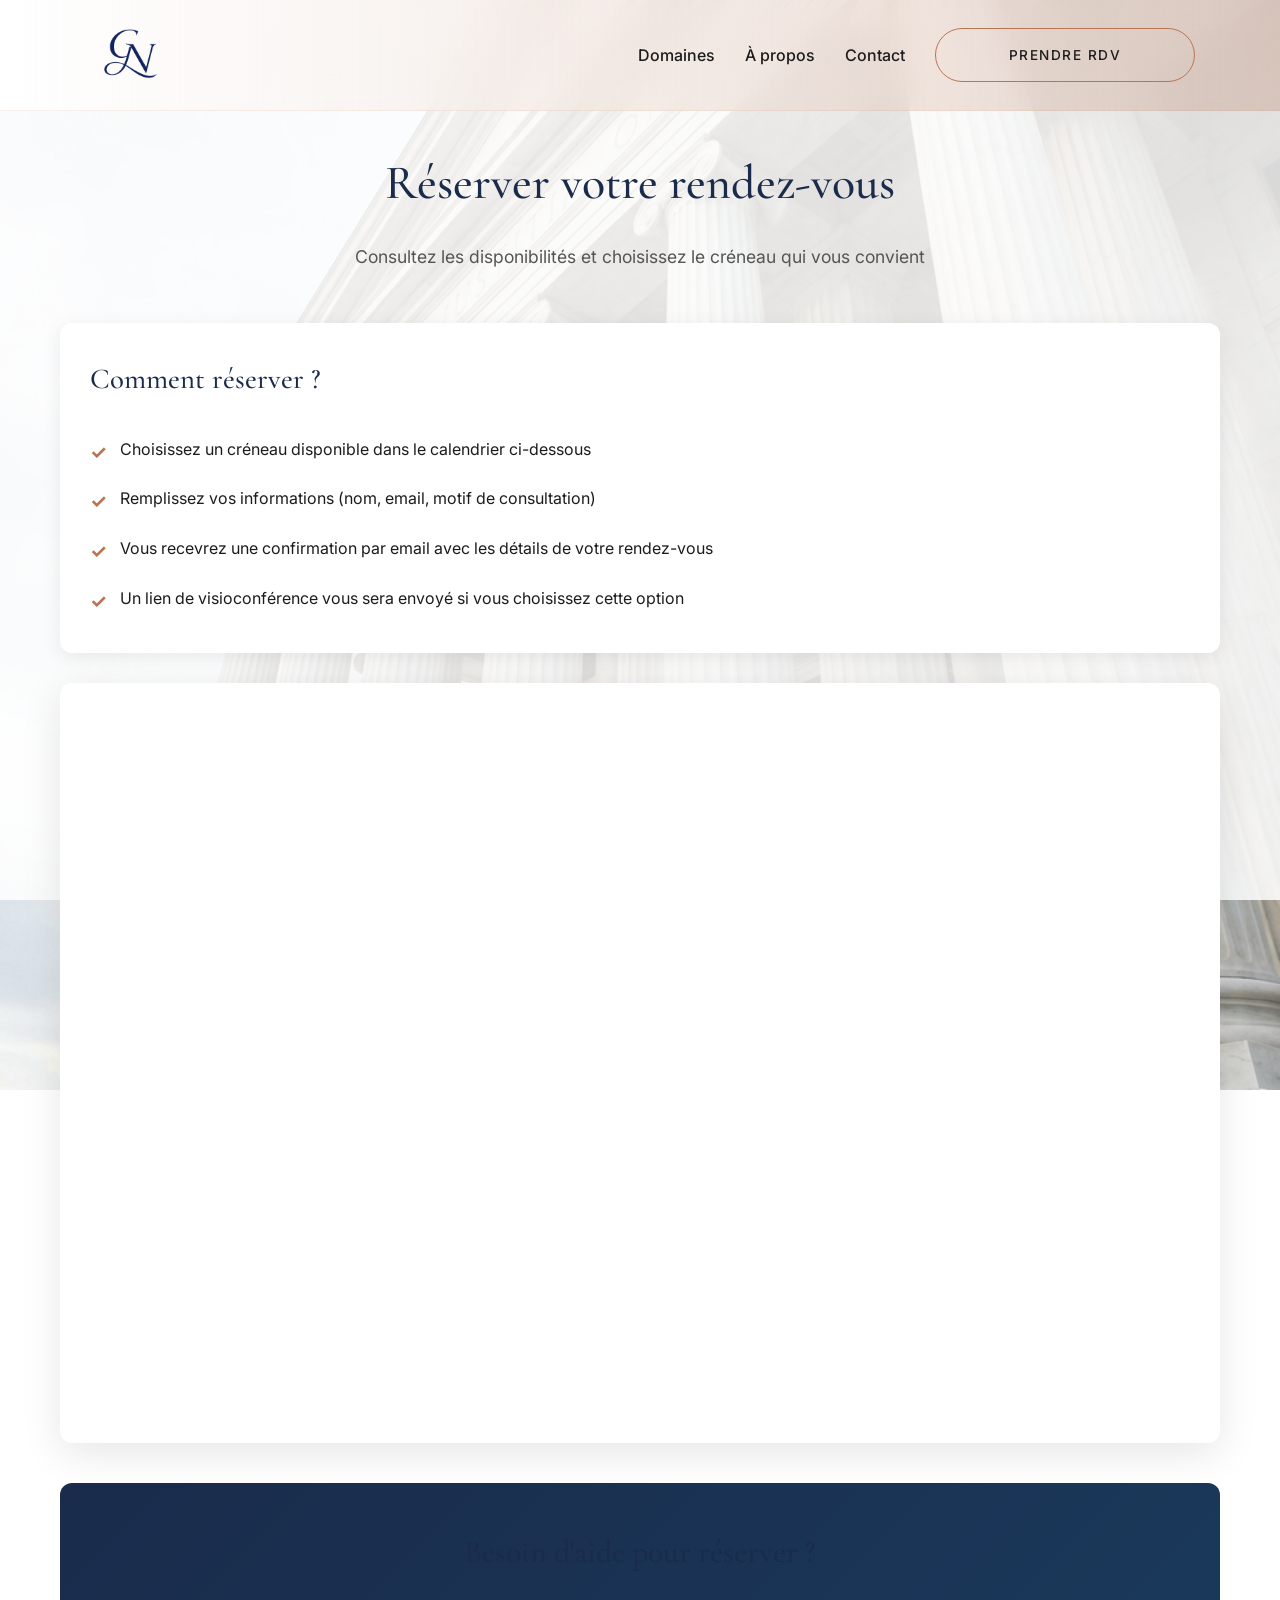
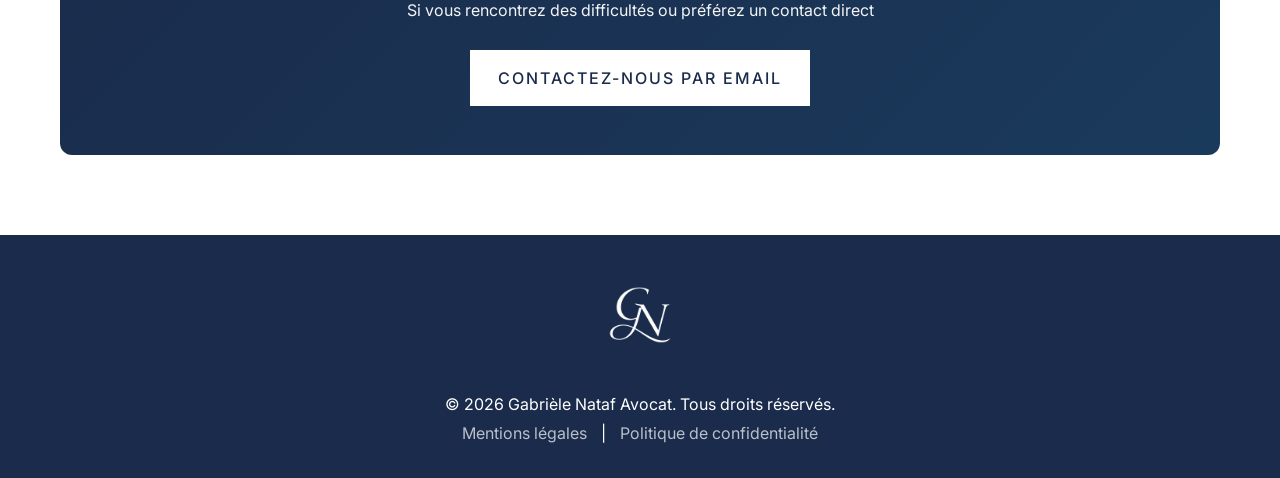
==== commit 94e7a214: "Update: navigation, SEO, Calendly integration et ajustements layout - Remplacement Domaines par Expe" ====
--- a/agenda.html
+++ b/agenda.html
@@ -701,8 +701,7 @@
         <div class="booking-instructions reveal">
             <h3>Comment réserver ?</h3>
             <ul>
-                <li>Consultez le calendrier ci-dessous pour voir les créneaux disponibles</li>
-                <li>Cliquez sur un créneau libre pour créer votre rendez-vous</li>
+                <li>Choisissez un créneau disponible dans le calendrier ci-dessous</li>
                 <li>Remplissez vos informations (nom, email, motif de consultation)</li>
                 <li>Vous recevrez une confirmation par email avec les détails de votre rendez-vous</li>
                 <li>Un lien de visioconférence vous sera envoyé si vous choisissez cette option</li>
@@ -710,59 +709,8 @@
         </div>
 
         <div class="calendar-wrapper reveal">
-            <!-- Calendar Header with Navigation -->
-            <div class="calendar-header-nav">
-                <button class="week-nav-btn" id="prevWeek">
-                    <svg width="20" height="20" viewBox="0 0 24 24" fill="none" stroke="currentColor" stroke-width="2">
-                        <polyline points="15 18 9 12 15 6"></polyline>
-                    </svg>
-                </button>
-                <h2 id="currentWeekDisplay">Semaine du 10 au 16 février 2026</h2>
-                <button class="week-nav-btn" id="nextWeek">
-                    <svg width="20" height="20" viewBox="0 0 24 24" fill="none" stroke="currentColor" stroke-width="2">
-                        <polyline points="9 18 15 12 9 6"></polyline>
-                    </svg>
-                </button>
-            </div>
-
-            <!-- Weekly Calendar Grid -->
-            <div class="weekly-calendar">
-                <!-- Time Column -->
-                <div class="time-column">
-                    <div class="time-header"></div>
-                    <div class="time-slot">09:00</div>
-                    <div class="time-slot">10:00</div>
-                    <div class="time-slot">11:00</div>
-                    <div class="time-slot">12:00</div>
-                    <div class="time-slot">14:00</div>
-                    <div class="time-slot">15:00</div>
-                    <div class="time-slot">16:00</div>
-                    <div class="time-slot">17:00</div>
-                    <div class="time-slot">18:00</div>
-                    <div class="time-slot">19:00</div>
-                </div>
-
-                <!-- Days Columns -->
-                <div class="days-grid" id="daysGrid">
-                    <!-- Will be populated by JavaScript -->
-                </div>
-            </div>
-
-            <!-- Legend -->
-            <div class="calendar-legend">
-                <div class="legend-item">
-                    <span class="legend-color available"></span>
-                    <span>Disponible</span>
-                </div>
-                <div class="legend-item">
-                    <span class="legend-color booked"></span>
-                    <span>Réservé</span>
-                </div>
-                <div class="legend-item">
-                    <span class="legend-color selected"></span>
-                    <span>Sélectionné</span>
-                </div>
-            </div>
+            <div class="calendly-inline-widget" data-url="https://calendly.com/contact-natafavocat/consultation-juridique" style="min-width:320px;height:700px;"></div>
+            <script type="text/javascript" src="https://assets.calendly.com/assets/external/widget.js" async></script>
         </div>
 
         <div class="alternative-contact reveal">
@@ -785,64 +733,7 @@
         </div>
     </footer>
 
-    <!-- Booking Modal -->
-    <div id="bookingModal" class="modal">
-        <div class="modal-content">
-            <div class="modal-header">
-                <h2>Réserver votre rendez-vous</h2>
-                <button class="modal-close" id="closeModal">&times;</button>
-            </div>
-            <div class="modal-body">
-                <p class="selected-time" id="selectedTimeDisplay"></p>
-                <form id="bookingForm">
-                    <div class="form-group">
-                        <label for="clientName">Nom complet *</label>
-                        <input type="text" id="clientName" name="name" required placeholder="Votre nom et prénom">
-                    </div>
-                    <div class="form-group">
-                        <label for="clientEmail">Email *</label>
-                        <input type="email" id="clientEmail" name="email" required placeholder="votre@email.com">
-                    </div>
-                    <div class="form-group">
-                        <label for="clientPhone">Téléphone *</label>
-                        <input type="tel" id="clientPhone" name="phone" required placeholder="06 12 34 56 78">
-                    </div>
-                    <div class="form-group">
-                        <label for="consultationType">Type de consultation *</label>
-                        <select id="consultationType" name="type" required>
-                            <option value="">Choisissez...</option>
-                            <option value="cabinet">Au cabinet (5 rue du Renard, Paris)</option>
-                            <option value="visio">Visioconférence</option>
-                            <option value="phone">Par téléphone</option>
-                        </select>
-                    </div>
-                    <div class="form-group">
-                        <label for="consultationSubject">Objet de la consultation *</label>
-                        <textarea id="consultationSubject" name="subject" required rows="3"
-                            placeholder="Décrivez brièvement le motif de votre consultation..."></textarea>
-                    </div>
-                    <div class="form-actions">
-                        <button type="button" class="btn btn-secondary" id="cancelBooking">Annuler</button>
-                        <button type="submit" class="btn btn-primary">Confirmer le rendez-vous</button>
-                    </div>
-                </form>
-            </div>
-        </div>
-    </div>
-
-    <!-- Success Modal -->
-    <div id="successModal" class="modal">
-        <div class="modal-content success-content">
-            <div class="success-icon">✓</div>
-            <h2>Rendez-vous confirmé !</h2>
-            <p>Votre rendez-vous a été enregistré avec succès.</p>
-            <p class="success-details" id="successDetails"></p>
-            <button class="btn btn-primary" id="closeSuccess">Fermer</button>
-        </div>
-    </div>
-
     <script src="script.js"></script>
-    <script src="agenda.js"></script>
 </body>
 
 </html>
--- a/style.css
+++ b/style.css
@@ -163,11 +163,13 @@
     display: flex;
     justify-content: space-between;
     align-items: center;
-    padding: 0 40px;
+    max-width: var(--container-width);
+    margin: 0 auto;
+    padding: 0 20px;
 }
 
 .logo-large {
-    height: 100px;
+    height: 90px;
     width: auto;
     display: block;
     transition: transform 0.6s var(--ease-premium), filter 0.6s ease;
@@ -252,10 +254,10 @@
 /* Hero */
 .hero {
     display: flex;
-    justify-content: space-between;
+    justify-content: center;
     align-items: center;
-    padding: 180px 20px 100px;
-    gap: 60px;
+    padding: 140px 20px 40px;
+    gap: 80px;
     position: relative;
     /* Suppression de overflow: hidden pour permettre au cadre d'info de s'afficher entièrement */
 }
@@ -291,7 +293,7 @@
 
 
 .hero-content {
-    flex: 1;
+    flex: 0 1 520px;
 }
 
 .subtitle {
